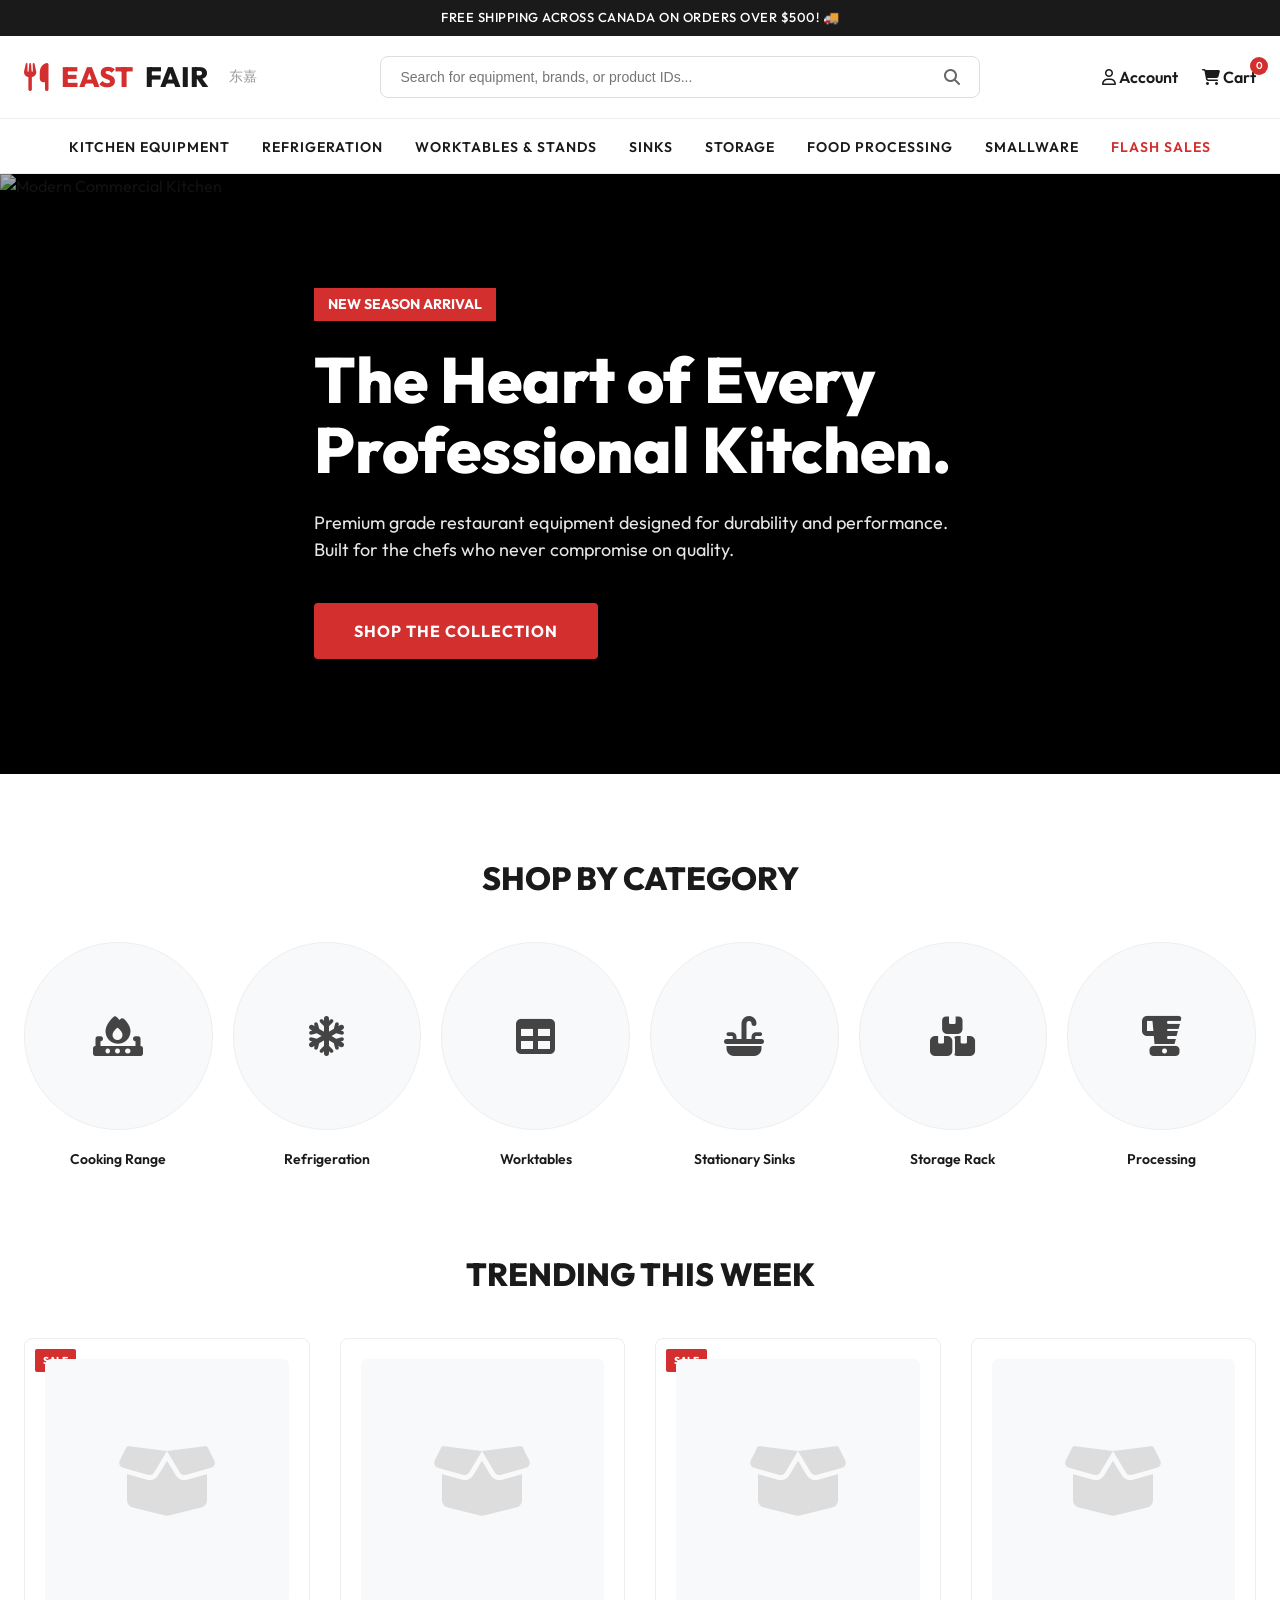
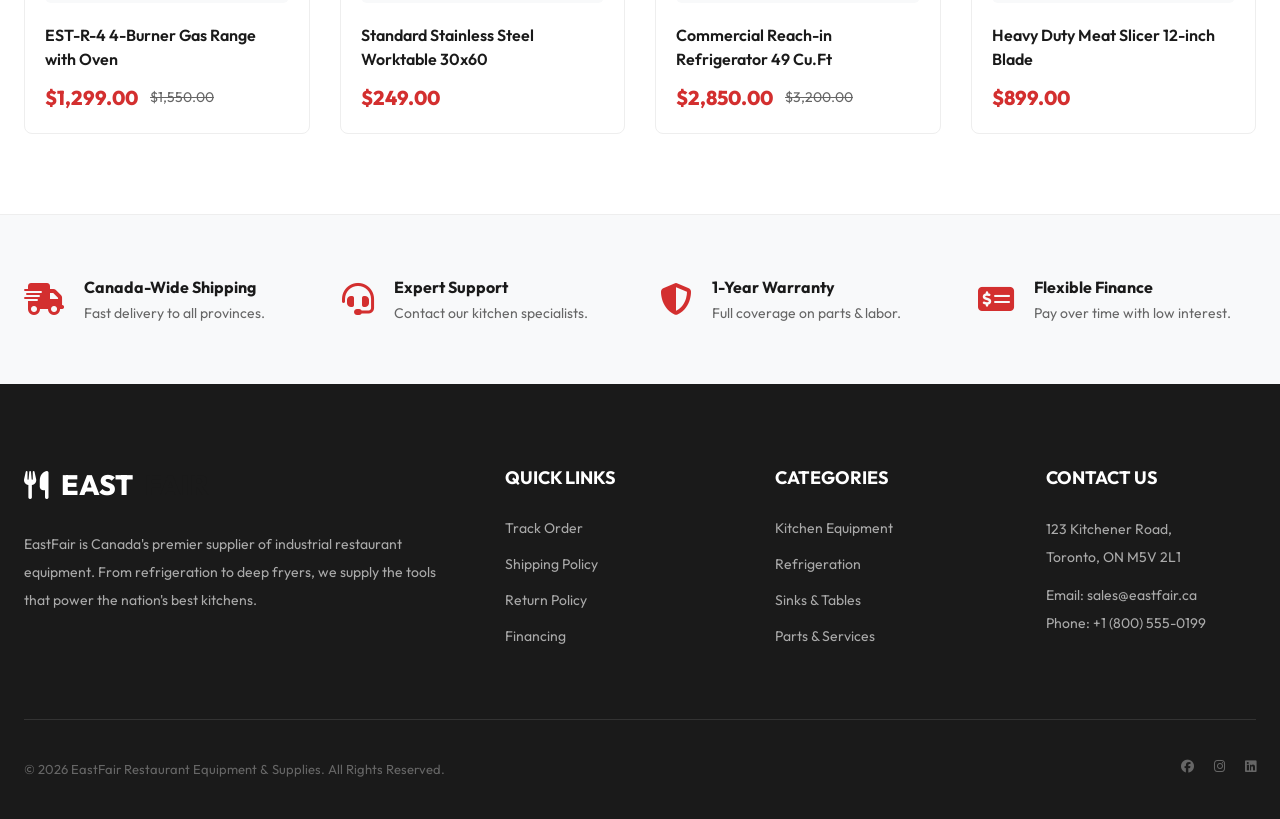
==== index.html @ 3d4975ec "Initial mockup commit" ====
<!DOCTYPE html>
<html lang="en">
<head>
    <meta charset="UTF-8">
    <meta name="viewport" content="width=device-width, initial-scale=1.0">
    <title>EastFair | Professional Restaurant Equipment & Supplies</title>
    <meta name="description" content="EastFair offers high-quality commercial kitchen equipment, refrigeration, and restaurant supplies across Canada. Shop our new redesigned collection.">
    <link rel="stylesheet" href="style.css">
    <link rel="stylesheet" href="https://cdnjs.cloudflare.com/ajax/libs/font-awesome/6.4.0/css/all.min.css">
</head>
<body>

    <!-- Announcement Bar -->
    <div class="announcement-bar">
        FREE SHIPPING ACROSS CANADA ON ORDERS OVER $500! 🚚
    </div>

    <!-- Main Header -->
    <header class="main-header">
        <div class="container header-content">
            <div class="logo">
                <i class="fas fa-utensils"></i>
                EAST<span>FAIR</span>
                <span style="font-size: 14px; font-weight: 400; margin-left: 8px; color: #999;">东嘉</span>
            </div>

            <div class="search-bar">
                <input type="text" placeholder="Search for equipment, brands, or product IDs...">
                <i class="fas fa-search"></i>
            </div>

            <div class="header-actions">
                <a href="#"><i class="far fa-user"></i> Account</a>
                <a href="#" style="position: relative;">
                    <i class="fas fa-shopping-cart"></i> Cart
                    <span style="position: absolute; top: -8px; right: -12px; background: var(--primary-red); color: white; border-radius: 50%; width: 18px; height: 18px; font-size: 10px; display: flex; align-items: center; justify-content: center;">0</span>
                </a>
            </div>
        </div>
    </header>

    <!-- Navigation -->
    <nav class="nav-bar">
        <div class="container">
            <ul class="nav-links">
                <li><a href="#" class="nav-link">Kitchen Equipment</a></li>
                <li><a href="#" class="nav-link">Refrigeration</a></li>
                <li><a href="#" class="nav-link">Worktables & Stands</a></li>
                <li><a href="#" class="nav-link">Sinks</a></li>
                <li><a href="#" class="nav-link">Storage</a></li>
                <li><a href="#" class="nav-link">Food Processing</a></li>
                <li><a href="#" class="nav-link">Smallware</a></li>
                <li><a href="#" class="nav-link" style="color: var(--primary-red);">Flash Sales</a></li>
            </ul>
        </div>
    </nav>

    <!-- Hero Section -->
    <section class="hero">
        <img src="/Users/arnabtagore/.gemini/antigravity/brain/85b14ec2-e30b-440f-afdc-073893c65cf9/modern_commercial_kitchen_hero_1774884932848.png" alt="Modern Commercial Kitchen" class="hero-img">
        <div class="container hero-content">
            <span class="hero-tag">New Season Arrival</span>
            <h1>The Heart of Every Professional Kitchen.</h1>
            <p>Premium grade restaurant equipment designed for durability and performance. Built for the chefs who never compromise on quality.</p>
            <a href="#" class="btn">Shop the Collection</a>
        </div>
    </section>

    <!-- Shop By Category -->
    <section class="shop-by-category">
        <div class="container">
            <div class="section-title">
                <h2>Shop by Category</h2>
            </div>
            <div class="category-row">
                <a href="#" class="category-item">
                    <div class="category-circle"><i class="fas fa-fire-burner" style="font-size: 40px; color: #444;"></i></div>
                    <span>Cooking Range</span>
                </a>
                <a href="#" class="category-item">
                    <div class="category-circle"><i class="fas fa-snowflake" style="font-size: 40px; color: #444;"></i></div>
                    <span>Refrigeration</span>
                </a>
                <a href="#" class="category-item">
                    <div class="category-circle"><i class="fas fa-table" style="font-size: 40px; color: #444;"></i></div>
                    <span>Worktables</span>
                </a>
                <a href="#" class="category-item">
                    <div class="category-circle"><i class="fas fa-sink" style="font-size: 40px; color: #444;"></i></div>
                    <span>Stationary Sinks</span>
                </a>
                <a href="#" class="category-item">
                    <div class="category-circle"><i class="fas fa-boxes-stacked" style="font-size: 40px; color: #444;"></i></div>
                    <span>Storage Rack</span>
                </a>
                <a href="#" class="category-item">
                    <div class="category-circle"><i class="fas fa-blender" style="font-size: 40px; color: #444;"></i></div>
                    <span>Processing</span>
                </a>
            </div>
        </div>
    </section>

    <!-- Trending Now -->
    <section class="trending">
        <div class="container">
            <div class="section-title">
                <h2>Trending This Week</h2>
            </div>
            <div class="product-grid">
                <!-- Product 1 -->
                <div class="product-card">
                    <span class="badge">Sale</span>
                    <div class="product-img">
                        <i class="fas fa-box-open" style="font-size: 80px; color: #DDD;"></i>
                    </div>
                    <div class="product-info">
                        <h3>EST-R-4 4-Burner Gas Range with Oven</h3>
                        <div class="price-row">
                            <span class="price-new">$1,299.00</span>
                            <span class="price-old">$1,550.00</span>
                        </div>
                    </div>
                    <a href="#" class="quick-view">Quick Add to Cart</a>
                </div>

                <!-- Product 2 -->
                <div class="product-card">
                    <div class="product-img">
                        <i class="fas fa-box-open" style="font-size: 80px; color: #DDD;"></i>
                    </div>
                    <div class="product-info">
                        <h3>Standard Stainless Steel Worktable 30x60</h3>
                        <div class="price-row">
                            <span class="price-new">$249.00</span>
                        </div>
                    </div>
                    <a href="#" class="quick-view">Quick Add to Cart</a>
                </div>

                <!-- Product 3 -->
                <div class="product-card">
                    <span class="badge">Sale</span>
                    <div class="product-img">
                        <i class="fas fa-box-open" style="font-size: 80px; color: #DDD;"></i>
                    </div>
                    <div class="product-info">
                        <h3>Commercial Reach-in Refrigerator 49 Cu.Ft</h3>
                        <div class="price-row">
                            <span class="price-new">$2,850.00</span>
                            <span class="price-old">$3,200.00</span>
                        </div>
                    </div>
                    <a href="#" class="quick-view">Quick Add to Cart</a>
                </div>

                <!-- Product 4 -->
                <div class="product-card">
                    <div class="product-img">
                        <i class="fas fa-box-open" style="font-size: 80px; color: #DDD;"></i>
                    </div>
                    <div class="product-info">
                        <h3>Heavy Duty Meat Slicer 12-inch Blade</h3>
                        <div class="price-row">
                            <span class="price-new">$899.00</span>
                        </div>
                    </div>
                    <a href="#" class="quick-view">Quick Add to Cart</a>
                </div>
            </div>
        </div>
    </section>

    <!-- Value Propositions -->
    <section class="value-props">
        <div class="container props-grid">
            <div class="prop-item">
                <div class="prop-icon"><i class="fas fa-truck-fast"></i></div>
                <div class="prop-text">
                    <h4>Canada-Wide Shipping</h4>
                    <p>Fast delivery to all provinces.</p>
                </div>
            </div>
            <div class="prop-item">
                <div class="prop-icon"><i class="fas fa-headset"></i></div>
                <div class="prop-text">
                    <h4>Expert Support</h4>
                    <p>Contact our kitchen specialists.</p>
                </div>
            </div>
            <div class="prop-item">
                <div class="prop-icon"><i class="fas fa-shield-halved"></i></div>
                <div class="prop-text">
                    <h4>1-Year Warranty</h4>
                    <p>Full coverage on parts & labor.</p>
                </div>
            </div>
            <div class="prop-item">
                <div class="prop-icon"><i class="fas fa-money-check-dollar"></i></div>
                <div class="prop-text">
                    <h4>Flexible Finance</h4>
                    <p>Pay over time with low interest.</p>
                </div>
            </div>
        </div>
    </section>

    <!-- Footer -->
    <footer>
        <div class="container">
            <div class="footer-grid">
                <div class="footer-col">
                    <div class="logo" style="color: white; margin-bottom: 24px;">
                        <i class="fas fa-utensils"></i>
                        EAST<span>FAIR</span>
                    </div>
                    <p>EastFair is Canada's premier supplier of industrial restaurant equipment. From refrigeration to deep fryers, we supply the tools that power the nation's best kitchens.</p>
                </div>
                <div class="footer-col">
                    <h4>Quick Links</h4>
                    <ul class="footer-links">
                        <li><a href="#">Track Order</a></li>
                        <li><a href="#">Shipping Policy</a></li>
                        <li><a href="#">Return Policy</a></li>
                        <li><a href="#">Financing</a></li>
                    </ul>
                </div>
                <div class="footer-col">
                    <h4>Categories</h4>
                    <ul class="footer-links">
                        <li><a href="#">Kitchen Equipment</a></li>
                        <li><a href="#">Refrigeration</a></li>
                        <li><a href="#">Sinks & Tables</a></li>
                        <li><a href="#">Parts & Services</a></li>
                    </ul>
                </div>
                <div class="footer-col">
                    <h4>Contact Us</h4>
                    <p>123 Kitchener Road,<br>Toronto, ON M5V 2L1</p>
                    <p style="margin-top: 10px;">Email: sales@eastfair.ca</p>
                    <p>Phone: +1 (800) 555-0199</p>
                </div>
            </div>
            <div class="footer-bottom">
                <p>&copy; 2026 EastFair Restaurant Equipment & Supplies. All Rights Reserved.</p>
                <div class="social-icons" style="display: flex; gap: 20px;">
                    <i class="fab fa-facebook"></i>
                    <i class="fab fa-instagram"></i>
                    <i class="fab fa-linkedin"></i>
                </div>
            </div>
        </div>
    </footer>

    <script src="main.js"></script>
</body>
</html>
---- style.css ----
@import url('https://fonts.googleapis.com/css2?family=Outfit:wght@300;400;500;600;700;800&display=swap');

:root {
    --primary-red: #D32F2F;
    --primary-red-hover: #B71C1C;
    --text-black: #1A1A1A;
    --text-grey: #666666;
    --bg-light: #F8F9FA;
    --bg-white: #FFFFFF;
    --border-light: #EEEEEE;
    --border-medium: #DDDDDD;
    --shadow-soft: 0 4px 12px rgba(0, 0, 0, 0.05);
    --shadow-strong: 0 8px 24px rgba(0, 0, 0, 0.1);
    --transition-base: all 0.3s cubic-bezier(0.4, 0, 0.2, 1);
    --container-width: 1280px;
}

* {
    margin: 0;
    padding: 0;
    box-sizing: border-box;
}

body {
    font-family: 'Outfit', sans-serif;
    color: var(--text-black);
    background-color: var(--bg-white);
    line-height: 1.5;
    -webkit-font-smoothing: antialiased;
}

a {
    text-decoration: none;
    color: inherit;
    transition: var(--transition-base);
}

ul {
    list-style: none;
}

img {
    max-width: 100%;
    display: block;
}

.container {
    max-width: var(--container-width);
    margin: 0 auto;
    padding: 0 24px;
}

/* Header & Navigation */
.announcement-bar {
    background-color: var(--text-black);
    color: var(--bg-white);
    text-align: center;
    padding: 8px 0;
    font-size: 13px;
    font-weight: 500;
    letter-spacing: 0.5px;
}

.main-header {
    border-bottom: 1px solid var(--border-light);
    padding: 20px 0;
    background: var(--bg-white);
    position: sticky;
    top: 0;
    z-index: 1000;
}

.header-content {
    display: flex;
    align-items: center;
    justify-content: space-between;
    gap: 40px;
}

.logo {
    font-size: 28px;
    font-weight: 800;
    color: var(--primary-red);
    display: flex;
    align-items: center;
    gap: 12px;
}

.logo span {
    color: var(--text-black);
}

.search-bar {
    flex: 1;
    max-width: 600px;
    position: relative;
}

.search-bar input {
    width: 100%;
    padding: 12px 20px;
    padding-right: 50px;
    border: 1.5px solid var(--border-medium);
    border-radius: 8px;
    font-size: 14px;
    outline: none;
    transition: var(--transition-base);
}

.search-bar input:focus {
    border-color: var(--primary-red);
    box-shadow: 0 0 0 4px rgba(211, 47, 47, 0.1);
}

.search-bar i {
    position: absolute;
    right: 20px;
    top: 50%;
    transform: translateY(-50%);
    color: var(--text-grey);
}

.header-actions {
    display: flex;
    align-items: center;
    gap: 24px;
    font-weight: 600;
}

.nav-bar {
    border-bottom: 1px solid var(--border-light);
    background: var(--bg-white);
}

.nav-links {
    display: flex;
    justify-content: center;
    gap: 32px;
    padding: 15px 0;
}

.nav-link {
    font-size: 14px;
    font-weight: 600;
    text-transform: uppercase;
    letter-spacing: 1px;
    position: relative;
}

.nav-link::after {
    content: '';
    position: absolute;
    bottom: -5px;
    left: 0;
    width: 0;
    height: 2px;
    background: var(--primary-red);
    transition: var(--transition-base);
}

.nav-link:hover::after {
    width: 100%;
}

/* Hero Section */
.hero {
    position: relative;
    height: 600px;
    background: #000;
    overflow: hidden;
    display: flex;
    align-items: center;
}

.hero-img {
    position: absolute;
    top: 0;
    left: 0;
    width: 100%;
    height: 100%;
    object-fit: cover;
    opacity: 0.7;
}

.hero-content {
    position: relative;
    z-index: 10;
    max-width: 700px;
    color: var(--bg-white);
}

.hero-tag {
    background: var(--primary-red);
    padding: 6px 14px;
    font-size: 14px;
    font-weight: 700;
    display: inline-block;
    margin-bottom: 24px;
    text-transform: uppercase;
}

.hero h1 {
    font-size: 64px;
    font-weight: 800;
    line-height: 1.1;
    margin-bottom: 24px;
}

.hero p {
    font-size: 18px;
    margin-bottom: 40px;
    opacity: 0.9;
}

.btn {
    display: inline-block;
    padding: 16px 40px;
    background: var(--primary-red);
    color: var(--bg-white);
    font-weight: 700;
    border-radius: 4px;
    text-transform: uppercase;
    letter-spacing: 1px;
}

.btn:hover {
    background: var(--primary-red-hover);
    transform: translateY(-2px);
    box-shadow: var(--shadow-strong);
}

/* Category Grid */
.section-title {
    text-align: center;
    margin: 80px 0 40px;
}

.section-title h2 {
    font-size: 32px;
    font-weight: 800;
    text-transform: uppercase;
}

.category-row {
    display: grid;
    grid-template-columns: repeat(6, 1fr);
    gap: 20px;
    margin-bottom: 80px;
}

.category-item {
    text-align: center;
}

.category-circle {
    width: 100%;
    aspect-ratio: 1;
    background: var(--bg-light);
    border-radius: 50%;
    margin-bottom: 16px;
    display: flex;
    align-items: center;
    justify-content: center;
    overflow: hidden;
    transition: var(--transition-base);
    border: 1px solid var(--border-light);
}

.category-item:hover .category-circle {
    border-color: var(--primary-red);
    box-shadow: var(--shadow-soft);
    transform: scale(1.05);
}

.category-item span {
    font-weight: 600;
    font-size: 14px;
}

/* Product Grid */
.product-grid {
    display: grid;
    grid-template-columns: repeat(4, 1fr);
    gap: 30px;
    margin-bottom: 80px;
}

.product-card {
    background: var(--bg-white);
    border: 1.5px solid var(--border-light);
    border-radius: 8px;
    padding: 20px;
    transition: var(--transition-base);
    position: relative;
}

.product-card:hover {
    border-color: var(--primary-red);
    box-shadow: var(--shadow-soft);
}

.product-img {
    background: var(--bg-light);
    border-radius: 6px;
    padding: 20px;
    margin-bottom: 20px;
    aspect-ratio: 1;
    display: flex;
    align-items: center;
    justify-content: center;
    position: relative;
}

.badge {
    position: absolute;
    top: 10px;
    left: 10px;
    background: var(--primary-red);
    color: var(--bg-white);
    font-size: 10px;
    font-weight: 800;
    padding: 4px 8px;
    border-radius: 2px;
    text-transform: uppercase;
}

.product-info h3 {
    font-size: 16px;
    font-weight: 600;
    margin-bottom: 12px;
    height: 48px;
    overflow: hidden;
}

.price-row {
    display: flex;
    align-items: center;
    gap: 12px;
}

.price-new {
    font-size: 20px;
    font-weight: 800;
    color: var(--primary-red);
}

.price-old {
    font-size: 14px;
    text-decoration: line-through;
    color: var(--text-grey);
}

.quick-view {
    position: absolute;
    bottom: 20px;
    left: 20px;
    right: 20px;
    background: var(--text-black);
    color: var(--bg-white);
    text-align: center;
    padding: 10px;
    font-size: 12px;
    font-weight: 700;
    text-transform: uppercase;
    opacity: 0;
    transform: translateY(10px);
    transition: var(--transition-base);
}

.product-card:hover .quick-view {
    opacity: 1;
    transform: translateY(0);
}

/* Value Props */
.value-props {
    background: var(--bg-light);
    padding: 60px 0;
    border-top: 1px solid var(--border-light);
}

.props-grid {
    display: grid;
    grid-template-columns: repeat(4, 1fr);
    gap: 40px;
}

.prop-item {
    display: flex;
    align-items: center;
    gap: 20px;
}

.prop-icon {
    font-size: 32px;
    color: var(--primary-red);
}

.prop-text h4 {
    font-size: 16px;
    font-weight: 700;
    margin-bottom: 4px;
}

.prop-text p {
    font-size: 14px;
    color: var(--text-grey);
}

/* Footer */
footer {
    background: var(--text-black);
    color: var(--bg-white);
    padding: 80px 0 40px;
}

.footer-grid {
    display: grid;
    grid-template-columns: 2fr 1fr 1fr 1fr;
    gap: 60px;
    margin-bottom: 60px;
}

.footer-col h4 {
    font-size: 18px;
    font-weight: 700;
    margin-bottom: 24px;
    text-transform: uppercase;
}

.footer-col p {
    color: #AAA;
    font-size: 14px;
    line-height: 2;
}

.footer-links li {
    margin-bottom: 12px;
}

.footer-links a {
    color: #AAA;
    font-size: 14px;
}

.footer-links a:hover {
    color: var(--primary-red);
    padding-left: 5px;
}

.footer-bottom {
    padding-top: 40px;
    border-top: 1px solid #333;
    display: flex;
    justify-content: space-between;
    font-size: 13px;
    color: #666;
}

/* Responsive */
@media (max-width: 1024px) {
    .category-row { grid-template-columns: repeat(3, 1fr); }
    .product-grid { grid-template-columns: repeat(2, 1fr); }
    .props-grid { grid-template-columns: repeat(2, 1fr); }
    .hero h1 { font-size: 48px; }
}

@media (max-width: 768px) {
    .header-content { flex-direction: column; gap: 20px; }
    .search-bar { width: 100%; order: 3; }
    .footer-grid { grid-template-columns: 1fr; gap: 40px; }
    .nav-links { overflow-x: auto; justify-content: flex-start; padding-left: 20px; }
    .hero { height: 500px; }
}
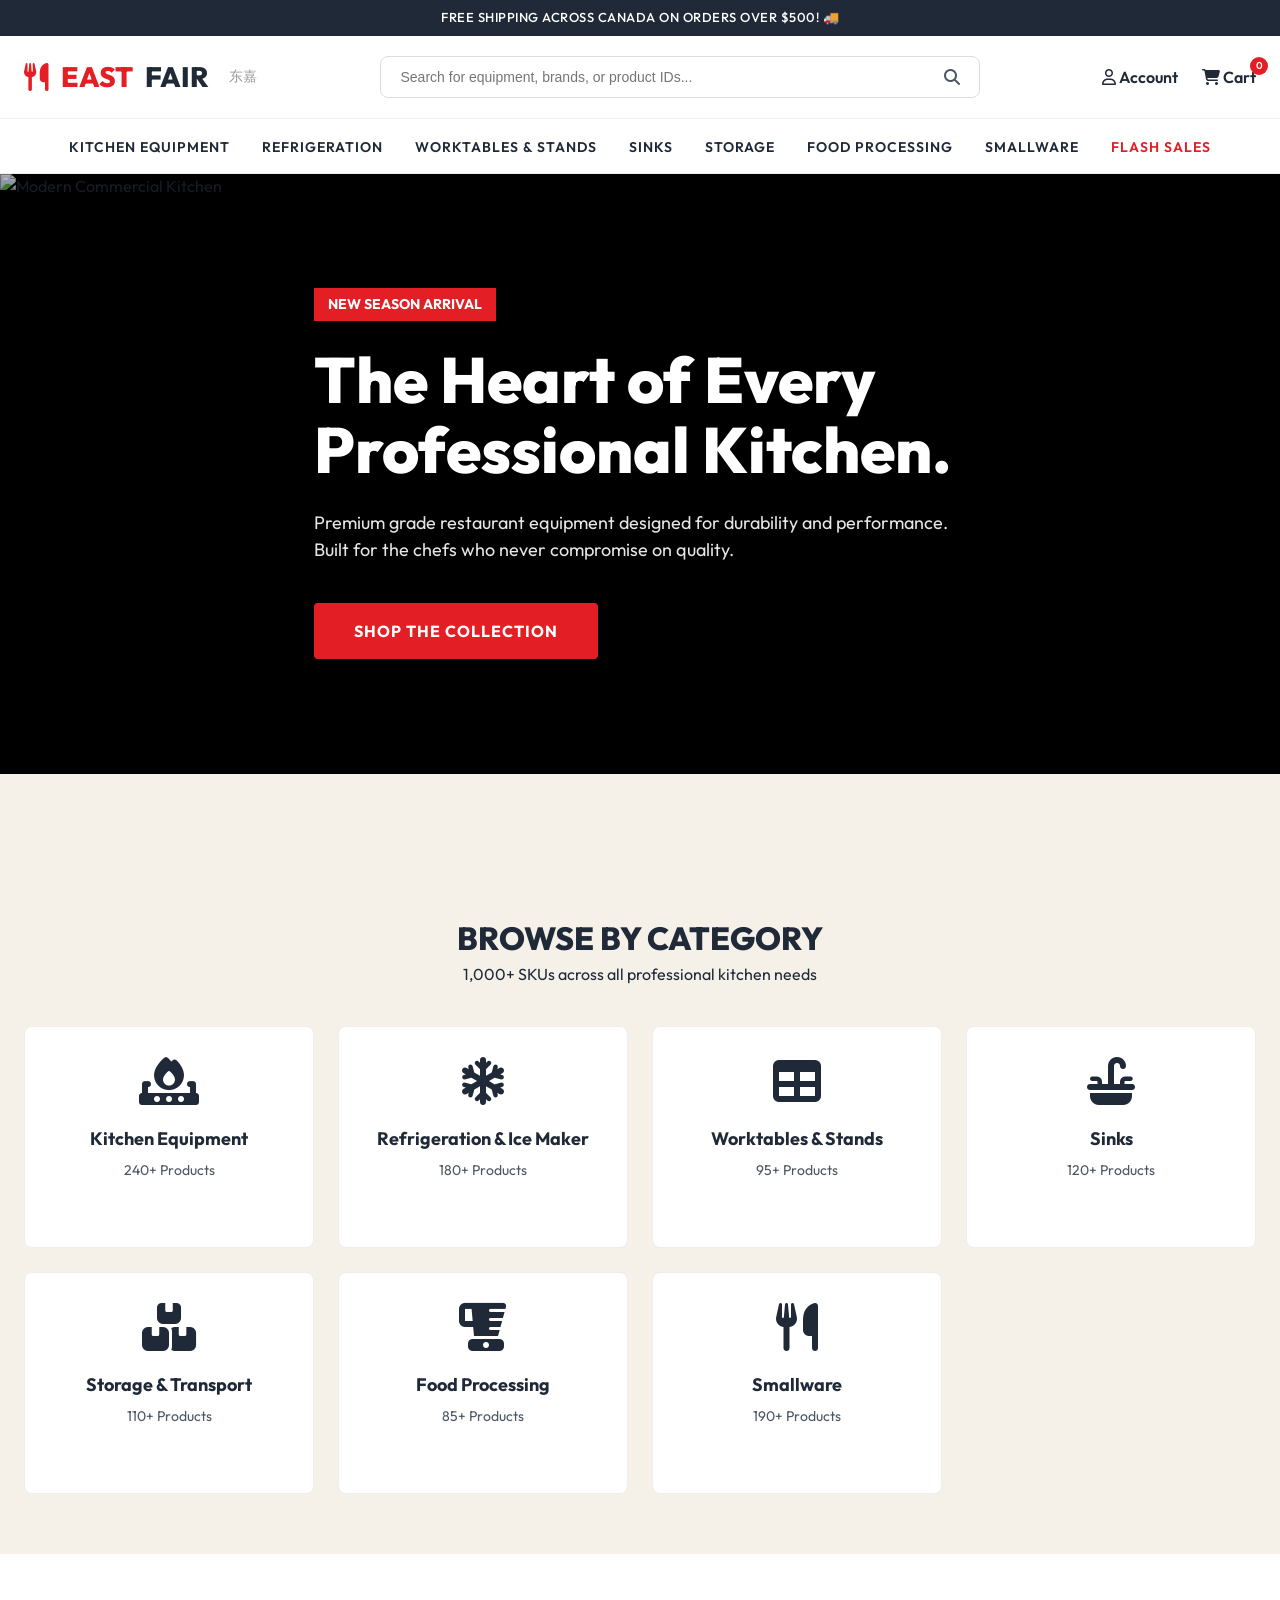
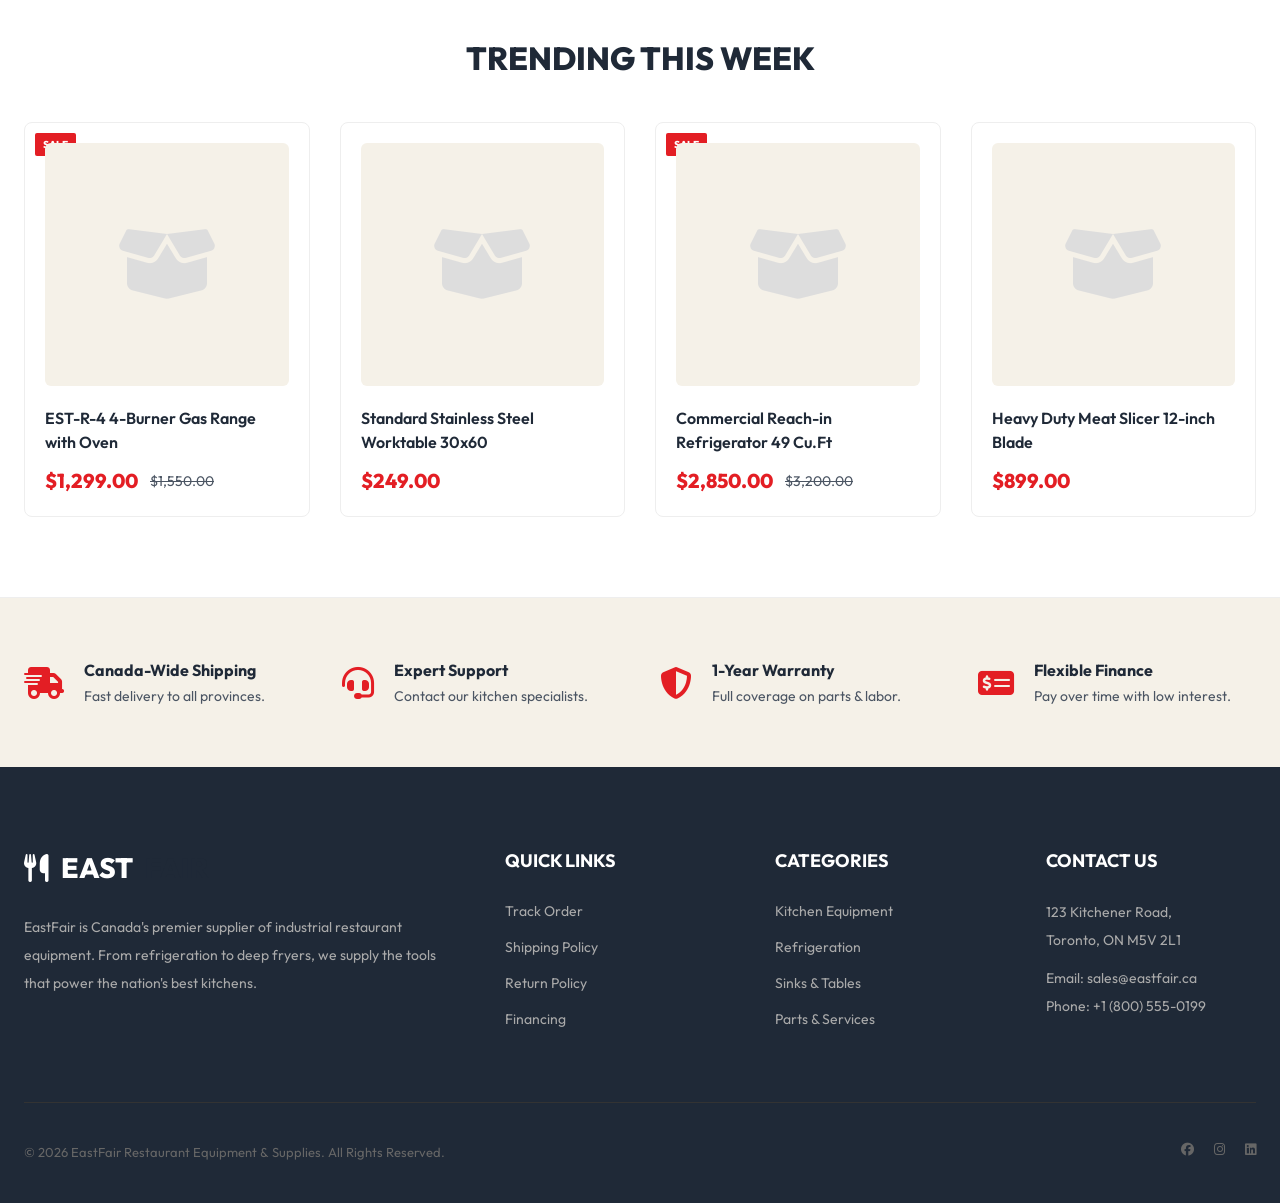
==== commit aa78250f: "Redesign mockup with 8 critical improvements and fix comparison engine" ====
--- a/index.html
+++ b/index.html
@@ -25,8 +25,30 @@
             </div>
 
             <div class="search-bar">
-                <input type="text" placeholder="Search for equipment, brands, or product IDs...">
+                <input type="text" id="main-search" placeholder="Search for equipment, brands, or product IDs...">
                 <i class="fas fa-search"></i>
+                <!-- Enhanced Search Dropdown (Change 5) -->
+                <div class="search-autocomplete" id="search-results">
+                    <div class="autocomplete-section">
+                        <h4>Product Suggestions</h4>
+                        <div class="autocomplete-item">
+                            <img src="https://via.placeholder.com/40" alt="Product">
+                            <div class="autocomplete-info">
+                                <div class="autocomplete-name">EST-R-4 <span>4-Burner</span> Gas Range</div>
+                                <div class="autocomplete-meta">$1,299.00 • 4.8★</div>
+                            </div>
+                        </div>
+                    </div>
+                    <div class="autocomplete-section">
+                        <h4>Popular Brands</h4>
+                        <div class="autocomplete-item">
+                            <i class="fas fa-tag"></i>
+                            <div class="autocomplete-info">
+                                <div class="autocomplete-name">OMCAN</div>
+                            </div>
+                        </div>
+                    </div>
+                </div>
             </div>
 
             <div class="header-actions">
@@ -55,51 +77,72 @@
         </div>
     </nav>
 
-    <!-- Hero Section -->
+    <!-- Hero Section (Change 8) -->
     <section class="hero">
-        <img src="/Users/arnabtagore/.gemini/antigravity/brain/85b14ec2-e30b-440f-afdc-073893c65cf9/modern_commercial_kitchen_hero_1774884932848.png" alt="Modern Commercial Kitchen" class="hero-img">
+        <img src="https://images.unsplash.com/photo-1556910103-1c02745aae4d?ixlib=rb-4.0.3&auto=format&fit=crop&w=1920&q=80" alt="Modern Commercial Kitchen" class="hero-img">
         <div class="container hero-content">
             <span class="hero-tag">New Season Arrival</span>
             <h1>The Heart of Every Professional Kitchen.</h1>
             <p>Premium grade restaurant equipment designed for durability and performance. Built for the chefs who never compromise on quality.</p>
-            <a href="#" class="btn">Shop the Collection</a>
+            <a href="category.html" class="btn">Shop the Collection</a>
         </div>
     </section>
 
-    <!-- Shop By Category -->
-    <section class="shop-by-category">
+    <!-- Featured Categories Section (Change 1) -->
+    <section class="featured-categories">
         <div class="container">
             <div class="section-title">
-                <h2>Shop by Category</h2>
-            </div>
-            <div class="category-row">
-                <a href="#" class="category-item">
-                    <div class="category-circle"><i class="fas fa-fire-burner" style="font-size: 40px; color: #444;"></i></div>
-                    <span>Cooking Range</span>
-                </a>
-                <a href="#" class="category-item">
-                    <div class="category-circle"><i class="fas fa-snowflake" style="font-size: 40px; color: #444;"></i></div>
-                    <span>Refrigeration</span>
-                </a>
-                <a href="#" class="category-item">
-                    <div class="category-circle"><i class="fas fa-table" style="font-size: 40px; color: #444;"></i></div>
-                    <span>Worktables</span>
-                </a>
-                <a href="#" class="category-item">
-                    <div class="category-circle"><i class="fas fa-sink" style="font-size: 40px; color: #444;"></i></div>
-                    <span>Stationary Sinks</span>
-                </a>
-                <a href="#" class="category-item">
-                    <div class="category-circle"><i class="fas fa-boxes-stacked" style="font-size: 40px; color: #444;"></i></div>
-                    <span>Storage Rack</span>
-                </a>
-                <a href="#" class="category-item">
-                    <div class="category-circle"><i class="fas fa-blender" style="font-size: 40px; color: #444;"></i></div>
-                    <span>Processing</span>
+                <h2>Browse by Category</h2>
+                <p>1,000+ SKUs across all professional kitchen needs</p>
+            </div>
+            <div class="category-grid">
+                <a href="category.html" class="category-card">
+                    <i class="fas fa-fire-burner"></i>
+                    <h3>Kitchen Equipment</h3>
+                    <div class="product-count">240+ Products</div>
+                    <div class="shop-now">Shop Category →</div>
+                </a>
+                <a href="category.html" class="category-card">
+                    <i class="fas fa-snowflake"></i>
+                    <h3>Refrigeration & Ice Maker</h3>
+                    <div class="product-count">180+ Products</div>
+                    <div class="shop-now">Shop Category →</div>
+                </a>
+                <a href="category.html" class="category-card">
+                    <i class="fas fa-table"></i>
+                    <h3>Worktables & Stands</h3>
+                    <div class="product-count">95+ Products</div>
+                    <div class="shop-now">Shop Category →</div>
+                </a>
+                <a href="category.html" class="category-card">
+                    <i class="fas fa-sink"></i>
+                    <h3>Sinks</h3>
+                    <div class="product-count">120+ Products</div>
+                    <div class="shop-now">Shop Category →</div>
+                </a>
+                <a href="category.html" class="category-card">
+                    <i class="fas fa-boxes-stacked"></i>
+                    <h3>Storage & Transport</h3>
+                    <div class="product-count">110+ Products</div>
+                    <div class="shop-now">Shop Category →</div>
+                </a>
+                <a href="category.html" class="category-card">
+                    <i class="fas fa-blender"></i>
+                    <h3>Food Processing</h3>
+                    <div class="product-count">85+ Products</div>
+                    <div class="shop-now">Shop Category →</div>
+                </a>
+                <a href="category.html" class="category-card">
+                    <i class="fas fa-utensils"></i>
+                    <h3>Smallware</h3>
+                    <div class="product-count">190+ Products</div>
+                    <div class="shop-now">Shop Category →</div>
                 </a>
             </div>
         </div>
     </section>
+
+
 
     <!-- Trending Now -->
     <section class="trending">
--- a/style.css
+++ b/style.css
@@ -1,14 +1,16 @@
 @import url('https://fonts.googleapis.com/css2?family=Outfit:wght@300;400;500;600;700;800&display=swap');
 
 :root {
-    --primary-red: #D32F2F;
-    --primary-red-hover: #B71C1C;
-    --text-black: #1A1A1A;
-    --text-grey: #666666;
-    --bg-light: #F8F9FA;
-    --bg-white: #FFFFFF;
+    --primary-red: #E31E24;
+    --primary-red-hover: #C71A1F;
+    --gold: #D4AF37;
+    --cream-bg: #F5F1E8;
+    --dark-gray: #1F2937;
+    --text-gray: #4B5563;
+    --light-gray: #E5E7EB;
     --border-light: #EEEEEE;
     --border-medium: #DDDDDD;
+    --bg-white: #FFFFFF;
     --shadow-soft: 0 4px 12px rgba(0, 0, 0, 0.05);
     --shadow-strong: 0 8px 24px rgba(0, 0, 0, 0.1);
     --transition-base: all 0.3s cubic-bezier(0.4, 0, 0.2, 1);
@@ -23,7 +25,7 @@
 
 body {
     font-family: 'Outfit', sans-serif;
-    color: var(--text-black);
+    color: var(--dark-gray);
     background-color: var(--bg-white);
     line-height: 1.5;
     -webkit-font-smoothing: antialiased;
@@ -52,7 +54,7 @@
 
 /* Header & Navigation */
 .announcement-bar {
-    background-color: var(--text-black);
+    background-color: var(--dark-gray);
     color: var(--bg-white);
     text-align: center;
     padding: 8px 0;
@@ -87,7 +89,7 @@
 }
 
 .logo span {
-    color: var(--text-black);
+    color: var(--dark-gray);
 }
 
 .search-bar {
@@ -117,7 +119,7 @@
     right: 20px;
     top: 50%;
     transform: translateY(-50%);
-    color: var(--text-grey);
+    color: var(--text-gray);
 }
 
 .header-actions {
@@ -255,7 +257,7 @@
 .category-circle {
     width: 100%;
     aspect-ratio: 1;
-    background: var(--bg-light);
+    background: var(--cream-bg);
     border-radius: 50%;
     margin-bottom: 16px;
     display: flex;
@@ -300,7 +302,7 @@
 }
 
 .product-img {
-    background: var(--bg-light);
+    background: var(--cream-bg);
     border-radius: 6px;
     padding: 20px;
     margin-bottom: 20px;
@@ -347,7 +349,7 @@
 .price-old {
     font-size: 14px;
     text-decoration: line-through;
-    color: var(--text-grey);
+    color: var(--text-gray);
 }
 
 .quick-view {
@@ -355,7 +357,7 @@
     bottom: 20px;
     left: 20px;
     right: 20px;
-    background: var(--text-black);
+    background: var(--dark-gray);
     color: var(--bg-white);
     text-align: center;
     padding: 10px;
@@ -374,7 +376,7 @@
 
 /* Value Props */
 .value-props {
-    background: var(--bg-light);
+    background: var(--cream-bg);
     padding: 60px 0;
     border-top: 1px solid var(--border-light);
 }
@@ -404,12 +406,12 @@
 
 .prop-text p {
     font-size: 14px;
-    color: var(--text-grey);
+    color: var(--text-gray);
 }
 
 /* Footer */
 footer {
-    background: var(--text-black);
+    background: var(--dark-gray);
     color: var(--bg-white);
     padding: 80px 0 40px;
 }
@@ -457,18 +459,428 @@
     color: #666;
 }
 
-/* Responsive */
+/* Featured Categories (Change 1) */
+.featured-categories {
+    padding: 60px 0;
+    background-color: var(--cream-bg);
+}
+
+.category-grid {
+    display: grid;
+    grid-template-columns: repeat(4, 1fr);
+    gap: 24px;
+}
+
+.category-card {
+    background: var(--bg-white);
+    padding: 30px 20px;
+    text-align: center;
+    border-radius: 8px;
+    border: 1px solid var(--border-light);
+    transition: var(--transition-base);
+    cursor: pointer;
+    text-decoration: none;
+    color: inherit;
+    display: flex;
+    flex-direction: column;
+    align-items: center;
+    justify-content: center;
+    min-height: 200px;
+}
+
+.category-card i {
+    font-size: 48px;
+    color: var(--dark-gray);
+    margin-bottom: 20px;
+    transition: var(--transition-base);
+}
+
+.category-card h3 {
+    font-size: 18px;
+    font-weight: 700;
+    margin-bottom: 8px;
+    color: var(--dark-gray);
+    transition: var(--transition-base);
+}
+
+.category-card .product-count {
+    font-size: 14px;
+    color: var(--text-gray);
+    transition: var(--transition-base);
+}
+
+.category-card .shop-now {
+    margin-top: 15px;
+    font-weight: 700;
+    font-size: 14px;
+    color: var(--bg-white);
+    opacity: 0;
+    transform: translateY(10px);
+    transition: var(--transition-base);
+}
+
+.category-card:hover {
+    background-color: var(--primary-red);
+    border-color: var(--primary-red);
+    transform: translateY(-5px);
+    box-shadow: var(--shadow-strong);
+}
+
+.category-card:hover i,
+.category-card:hover h3,
+.category-card:hover .product-count {
+    color: var(--bg-white);
+}
+
+.category-card:hover .shop-now {
+    opacity: 1;
+    transform: translateY(0);
+}
+
+/* Enhanced Search (Change 5) */
+.search-autocomplete {
+    position: absolute;
+    top: 100%;
+    left: 0;
+    right: 0;
+    background: var(--bg-white);
+    border: 1px solid var(--border-medium);
+    border-top: none;
+    border-radius: 0 0 8px 8px;
+    box-shadow: var(--shadow-strong);
+    z-index: 1100;
+    display: none;
+    max-height: 400px;
+    overflow-y: auto;
+}
+
+.search-autocomplete.active {
+    display: block;
+}
+
+.autocomplete-section {
+    padding: 15px;
+}
+
+.autocomplete-section h4 {
+    font-size: 12px;
+    text-transform: uppercase;
+    color: var(--text-gray);
+    margin-bottom: 10px;
+    border-bottom: 1px solid var(--border-light);
+    padding-bottom: 5px;
+}
+
+.autocomplete-item {
+    display: flex;
+    align-items: center;
+    gap: 15px;
+    padding: 10px;
+    cursor: pointer;
+    transition: var(--transition-base);
+    border-radius: 4px;
+}
+
+.autocomplete-item:hover {
+    background-color: var(--cream-bg);
+}
+
+.autocomplete-item img {
+    width: 40px;
+    height: 40px;
+    object-fit: contain;
+    background: var(--cream-bg);
+    border-radius: 4px;
+}
+
+.autocomplete-info {
+    flex: 1;
+}
+
+.autocomplete-name {
+    font-weight: 600;
+    font-size: 14px;
+}
+
+.autocomplete-name span {
+    color: var(--primary-red);
+}
+
+.autocomplete-meta {
+    font-size: 12px;
+    color: var(--text-gray);
+}
+
+/* Category Page (Change 3) */
+.category-page-container {
+    display: grid;
+    grid-template-columns: 280px 1fr;
+    gap: 30px;
+    padding: 40px 0;
+}
+
+.filters-sidebar {
+    background: var(--bg-white);
+}
+
+.filter-group {
+    border-bottom: 1px solid var(--border-light);
+    padding-bottom: 20px;
+    margin-bottom: 20px;
+}
+
+.filter-header {
+    display: flex;
+    justify-content: space-between;
+    align-items: center;
+    cursor: pointer;
+    margin-bottom: 15px;
+}
+
+.filter-header h4 {
+    font-size: 16px;
+    font-weight: 700;
+}
+
+.filter-content {
+    display: flex;
+    flex-direction: column;
+    gap: 10px;
+}
+
+.filter-checkbox {
+    display: flex;
+    align-items: center;
+    gap: 10px;
+    font-size: 14px;
+    cursor: pointer;
+}
+
+.filter-checkbox input {
+    cursor: pointer;
+    accent-color: var(--primary-red);
+}
+
+.filter-badge {
+    margin-left: auto;
+    font-size: 12px;
+    color: var(--text-gray);
+    background: var(--cream-bg);
+    padding: 2px 6px;
+    border-radius: 10px;
+}
+
+/* Comparison Toolbar (Change 2) */
+.comparison-toolbar {
+    position: fixed;
+    bottom: 0;
+    left: 0;
+    right: 0;
+    background: var(--dark-gray);
+    color: var(--bg-white);
+    padding: 15px 0;
+    transform: translateY(100%);
+    transition: var(--transition-base);
+    z-index: 2000;
+}
+
+.comparison-toolbar.active {
+    transform: translateY(0);
+}
+
+.toolbar-content {
+    display: flex;
+    justify-content: space-between;
+    align-items: center;
+}
+
+.comparison-count {
+    font-weight: 600;
+}
+
+.comparison-actions {
+    display: flex;
+    gap: 20px;
+    align-items: center;
+}
+
+.compare-btn {
+    background: var(--primary-red);
+    border: none;
+    color: white;
+    padding: 8px 24px;
+    border-radius: 4px;
+    font-weight: 700;
+    cursor: pointer;
+}
+
+.clear-selection {
+    color: var(--light-gray);
+    text-decoration: underline;
+    font-size: 14px;
+    cursor: pointer;
+}
+
+/* Product Detail Page (Change 4) */
+.product-detail-grid {
+    display: grid;
+    grid-template-columns: 1fr 1fr;
+    gap: 60px;
+    margin: 40px 0;
+}
+
+.product-gallery {
+    display: flex;
+    flex-direction: column;
+    gap: 20px;
+}
+
+.main-image {
+    background: var(--cream-bg);
+    border: 1px solid var(--border-light);
+    border-radius: 8px;
+    aspect-ratio: 1;
+    display: flex;
+    align-items: center;
+    justify-content: center;
+    overflow: hidden;
+}
+
+.thumbnail-list {
+    display: flex;
+    gap: 15px;
+    overflow-x: auto;
+    padding-bottom: 10px;
+}
+
+.thumbnail {
+    width: 80px;
+    height: 80px;
+    border: 2px solid var(--border-light);
+    border-radius: 4px;
+    cursor: pointer;
+    flex-shrink: 0;
+    background: var(--bg-white);
+}
+
+.thumbnail.active {
+    border-color: var(--primary-red);
+}
+
+.product-info-panel h1 {
+    font-size: 32px;
+    margin-bottom: 10px;
+}
+
+.product-meta {
+    display: flex;
+    gap: 20px;
+    margin-bottom: 20px;
+    font-size: 14px;
+    color: var(--text-gray);
+}
+
+.rating-summary {
+    display: flex;
+    align-items: center;
+    gap: 5px;
+    color: var(--gold);
+}
+
+.product-pricing {
+    margin-bottom: 30px;
+}
+
+.price-main {
+    font-size: 36px;
+    font-weight: 800;
+    color: var(--primary-red);
+}
+
+.bulk-pricing {
+    margin-top: 15px;
+    background: var(--cream-bg);
+    padding: 15px;
+    border-radius: 4px;
+}
+
+.bulk-pricing table {
+    width: 100%;
+    font-size: 14px;
+}
+
+/* Tabs */
+.detail-tabs {
+    margin-top: 60px;
+}
+
+.tab-nav {
+    display: flex;
+    border-bottom: 2px solid var(--border-light);
+    gap: 40px;
+}
+
+.tab-link {
+    padding: 15px 0;
+    font-weight: 700;
+    cursor: pointer;
+    position: relative;
+    color: var(--text-gray);
+}
+
+.tab-link.active {
+    color: var(--primary-red);
+}
+
+.tab-link.active::after {
+    content: '';
+    position: absolute;
+    bottom: -2px;
+    left: 0;
+    width: 100%;
+    height: 3px;
+    background: var(--primary-red);
+}
+
+.tab-content {
+    display: none;
+    padding: 40px 0;
+}
+
+.tab-content.active {
+    display: block;
+}
+
+.spec-table {
+    width: 100%;
+    border-collapse: collapse;
+}
+
+.spec-table tr {
+    border-bottom: 1px solid var(--border-light);
+}
+
+.spec-table td {
+    padding: 12px 15px;
+}
+
+.spec-table td:first-child {
+    font-weight: 700;
+    width: 30%;
+    background: var(--cream-bg);
+}
+
+/* Responsive Overrides (Change 6) */
 @media (max-width: 1024px) {
-    .category-row { grid-template-columns: repeat(3, 1fr); }
-    .product-grid { grid-template-columns: repeat(2, 1fr); }
-    .props-grid { grid-template-columns: repeat(2, 1fr); }
-    .hero h1 { font-size: 48px; }
+    .category-grid { grid-template-columns: repeat(2, 1fr); }
+    .category-page-container { grid-template-columns: 1fr; }
+    .filters-sidebar { display: none; } /* On mobile, we'd use a toggle */
+    .product-detail-grid { grid-template-columns: 1fr; }
 }
 
 @media (max-width: 768px) {
-    .header-content { flex-direction: column; gap: 20px; }
-    .search-bar { width: 100%; order: 3; }
-    .footer-grid { grid-template-columns: 1fr; gap: 40px; }
-    .nav-links { overflow-x: auto; justify-content: flex-start; padding-left: 20px; }
-    .hero { height: 500px; }
-}
+    .category-grid { grid-template-columns: 1fr; }
+    .hero h1 { font-size: 36px; }
+    .nav-bar { display: none; } /* Use hamburger */
+}
+
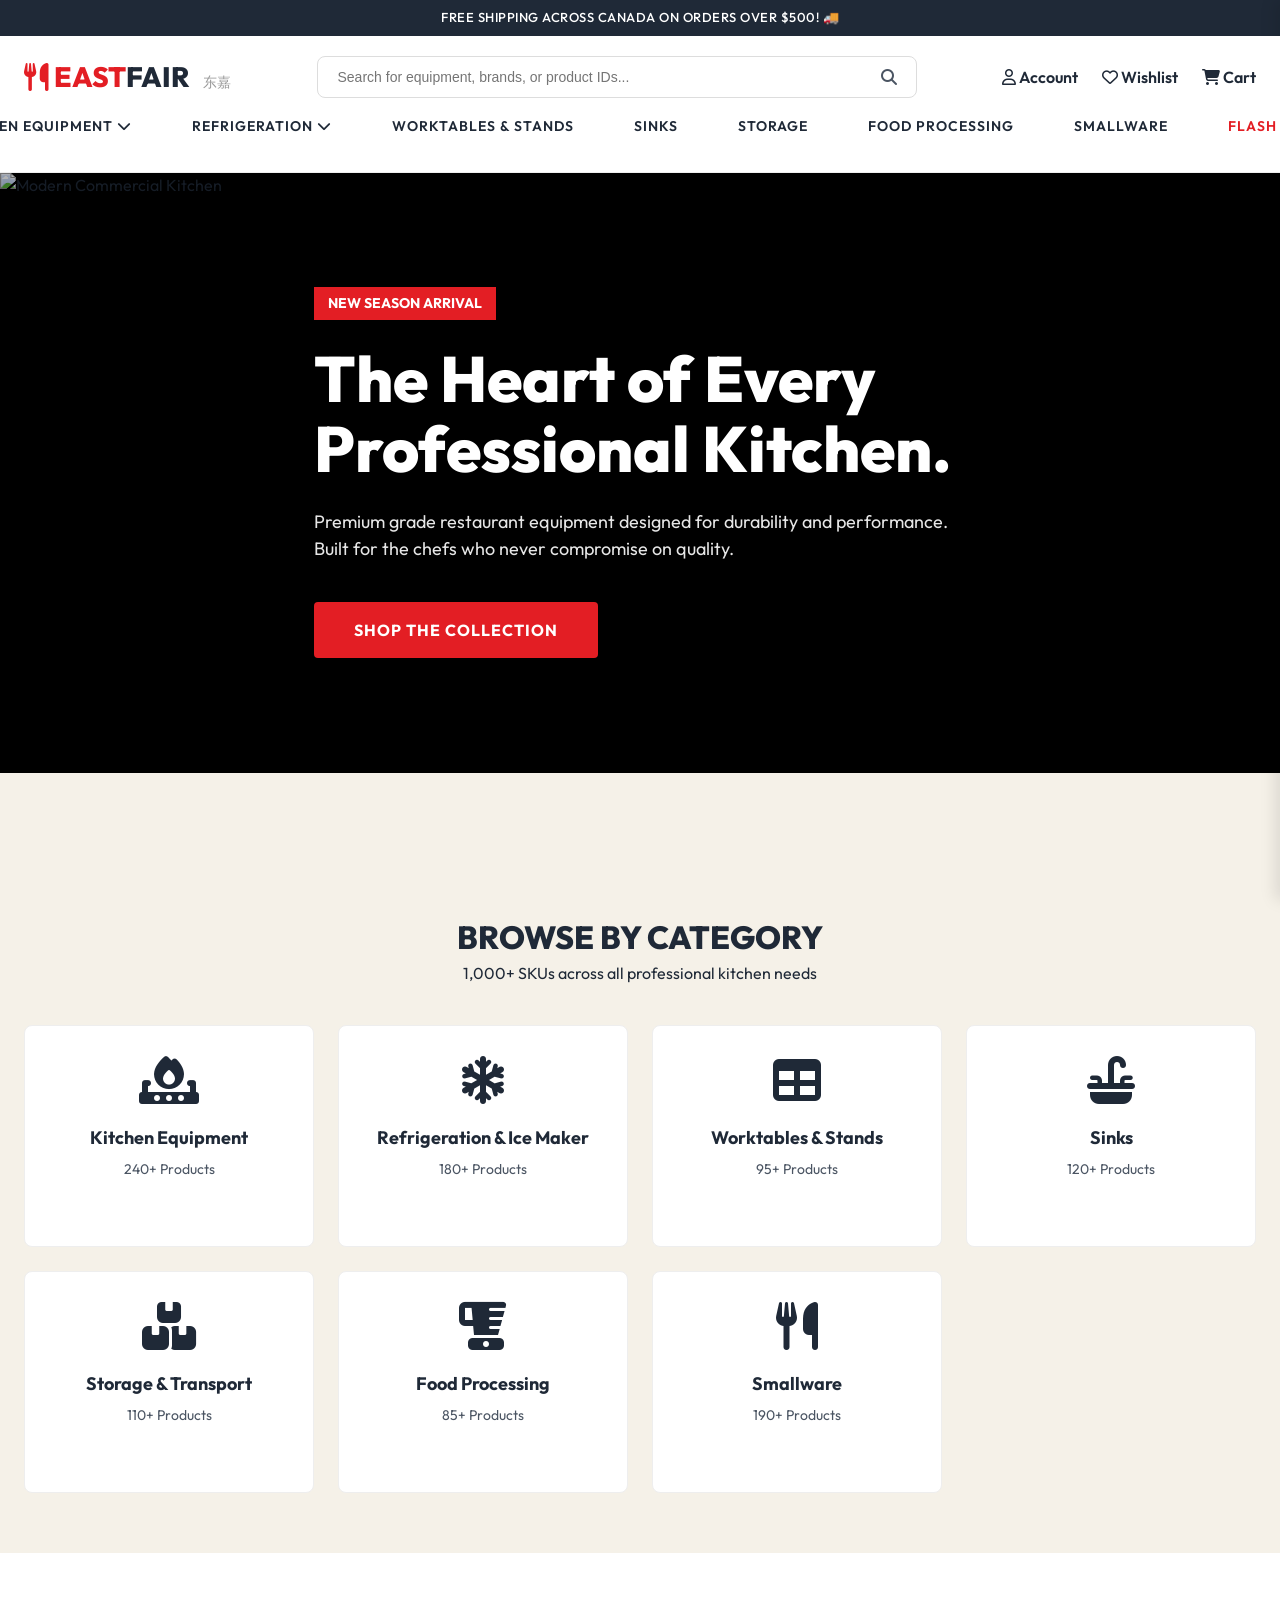
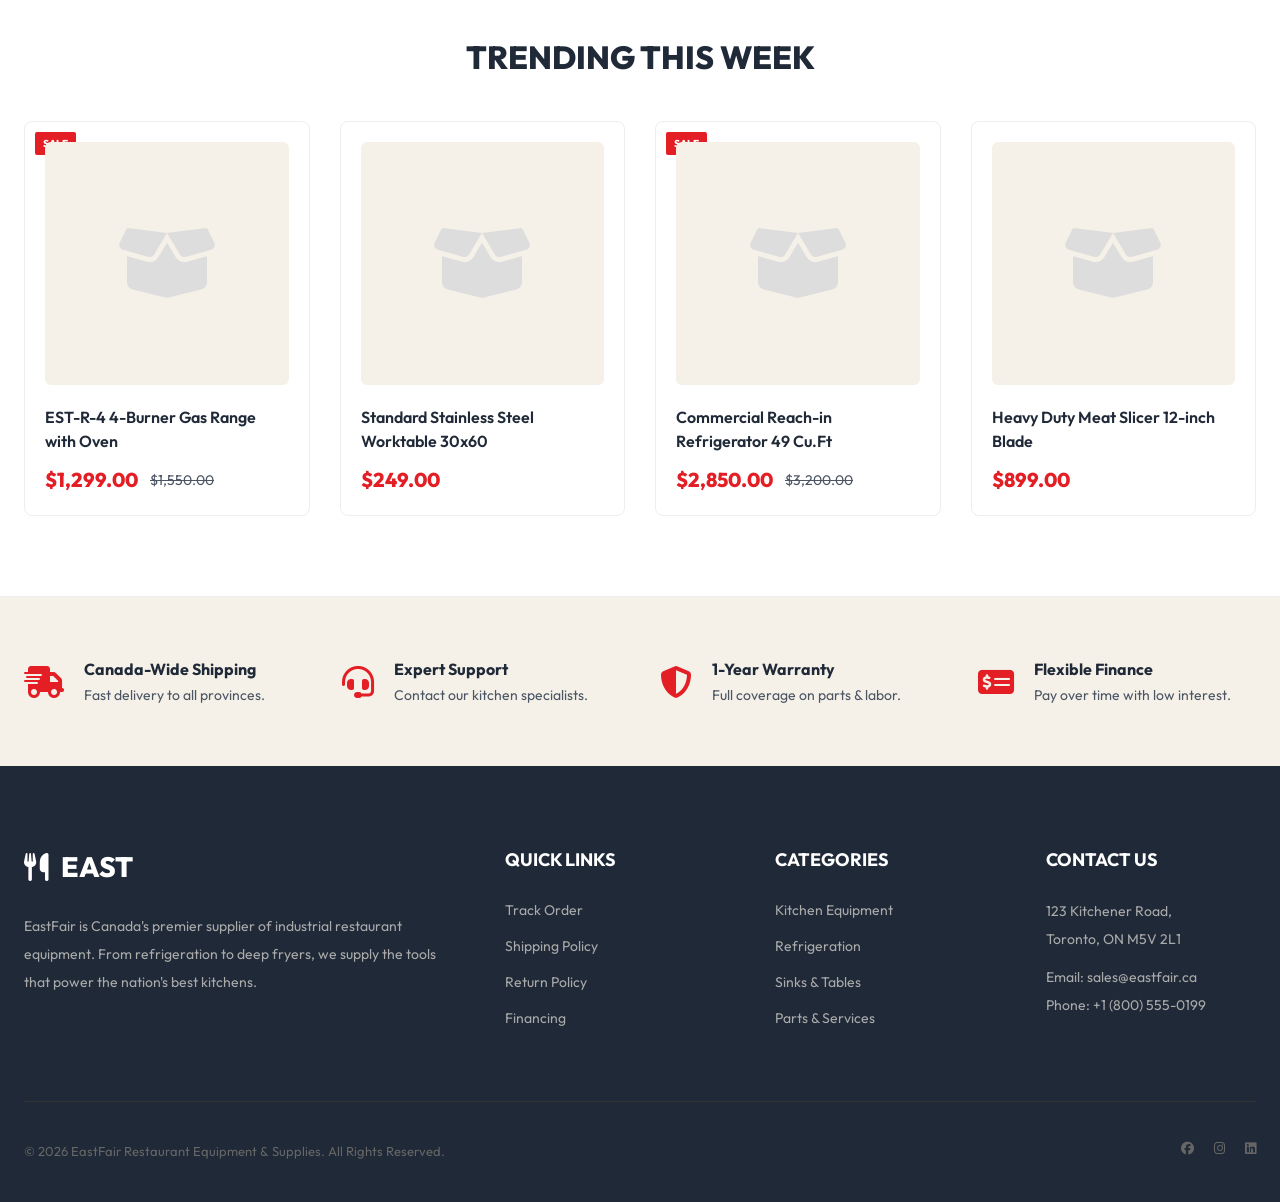
==== commit 45bfb38e: "Finalized mockup with dynamic category routing and search autocomplete fixes" ====
--- a/index.html
+++ b/index.html
@@ -18,16 +18,21 @@
     <!-- Main Header -->
     <header class="main-header">
         <div class="container header-content">
+            <button class="mobile-menu-trigger" id="mobile-menu-open" style="display: none;">
+                <i class="fas fa-bars"></i>
+            </button>
             <div class="logo">
-                <i class="fas fa-utensils"></i>
-                EAST<span>FAIR</span>
-                <span style="font-size: 14px; font-weight: 400; margin-left: 8px; color: #999;">东嘉</span>
+                <a href="index.html">
+                    <i class="fas fa-utensils"></i>
+                    EAST<span>FAIR</span>
+                    <span class="chinese-logo" style="font-size: 14px; font-weight: 400; margin-left: 8px; color: #999;">东嘉</span>
+                </a>
             </div>
 
             <div class="search-bar">
                 <input type="text" id="main-search" placeholder="Search for equipment, brands, or product IDs...">
                 <i class="fas fa-search"></i>
-                <!-- Enhanced Search Dropdown (Change 5) -->
+                <!-- Enhanced Search Dropdown -->
                 <div class="search-autocomplete" id="search-results">
                     <div class="autocomplete-section">
                         <h4>Product Suggestions</h4>
@@ -39,43 +44,112 @@
                             </div>
                         </div>
                     </div>
-                    <div class="autocomplete-section">
-                        <h4>Popular Brands</h4>
-                        <div class="autocomplete-item">
-                            <i class="fas fa-tag"></i>
-                            <div class="autocomplete-info">
-                                <div class="autocomplete-name">OMCAN</div>
-                            </div>
-                        </div>
-                    </div>
                 </div>
             </div>
 
             <div class="header-actions">
-                <a href="#"><i class="far fa-user"></i> Account</a>
-                <a href="#" style="position: relative;">
-                    <i class="fas fa-shopping-cart"></i> Cart
-                    <span style="position: absolute; top: -8px; right: -12px; background: var(--primary-red); color: white; border-radius: 50%; width: 18px; height: 18px; font-size: 10px; display: flex; align-items: center; justify-content: center;">0</span>
-                </a>
-            </div>
-        </div>
+                <a href="account.html"><i class="far fa-user"></i> <span>Account</span></a>
+                <a href="account.html#wishlist"><i class="far fa-heart"></i> <span>Wishlist</span></a>
+                <a href="javascript:void(0)" class="cart-trigger" style="position: relative;">
+                    <i class="fas fa-shopping-cart"></i> <span>Cart</span>
+                    <span class="cart-count" style="position: absolute; top: -8px; right: -12px; background: var(--primary-red); color: white; border-radius: 50%; width: 18px; height: 18px; font-size: 10px; display: flex; align-items: center; justify-content: center; display: none;">0</span>
+                </a>
+            </div>
+        </div>
+        
+        <!-- Navigation -->
+        <nav class="nav-bar">
+            <div class="container">
+                <ul class="nav-links">
+                    <li>
+                        <a href="category.html" class="nav-link">Kitchen Equipment <i class="fas fa-chevron-down"></i></a>
+                        <div class="mega-menu">
+                            <div class="mega-col">
+                                <h4>Cooking Equipment</h4>
+                                <ul>
+                                    <li><a href="category.html">Gas Ranges & Ovens</a></li>
+                                    <li><a href="category.html">Fryers & Griddles</a></li>
+                                    <li><a href="category.html">Charbroilers</a></li>
+                                    <li><a href="category.html">Convection Ovens</a></li>
+                                </ul>
+                            </div>
+                            <div class="mega-col">
+                                <h4>Food Prep</h4>
+                                <ul>
+                                    <li><a href="category.html">Meat Slicers</a></li>
+                                    <li><a href="category.html">Mixers & Blenders</a></li>
+                                    <li><a href="category.html">Dough Sheeters</a></li>
+                                    <li><a href="category.html">Food Processors</a></li>
+                                </ul>
+                            </div>
+                            <div class="mega-col">
+                                <div class="mega-promo">
+                                    <img src="https://images.unsplash.com/photo-1556910103-1c02745aae4d?ixlib=rb-4.0.3&auto=format&fit=crop&w=200&q=80" alt="Promo">
+                                    <h5>Spring Liquidation</h5>
+                                    <p style="font-size: 12px;">Up to 40% Off Select Ranges</p>
+                                    <a href="category.html" class="btn" style="padding: 10px; font-size: 10px; margin-top: 10px; width: 100%;">Shop Now</a>
+                                </div>
+                            </div>
+                        </div>
+                    </li>
+                    <li>
+                        <a href="category.html" class="nav-link">Refrigeration <i class="fas fa-chevron-down"></i></a>
+                        <div class="mega-menu">
+                            <div class="mega-col">
+                                <h4>Reach-In Units</h4>
+                                <ul>
+                                    <li><a href="category.html">Refrigerators</a></li>
+                                    <li><a href="category.html">Freezers</a></li>
+                                </ul>
+                            </div>
+                            <div class="mega-col">
+                                <h4>Specific Purpose</h4>
+                                <ul>
+                                    <li><a href="category.html">Ice Makers</a></li>
+                                    <li><a href="category.html">Pizza Prep Tables</a></li>
+                                    <li><a href="category.html">Bar Coolers</a></li>
+                                </ul>
+                            </div>
+                            <div class="mega-col">
+                                <div class="mega-promo">
+                                    <i class="fas fa-snowflake" style="font-size: 40px; color: var(--primary-red); margin-bottom: 10px;"></i>
+                                    <div style="font-weight: 700;">Energy Star Certified</div>
+                                    <p style="font-size: 12px;">Save on utilities this season.</p>
+                                </div>
+                            </div>
+                        </div>
+                    </li>
+                    <li><a href="category.html" class="nav-link">Worktables & Stands</a></li>
+                    <li><a href="category.html" class="nav-link">Sinks</a></li>
+                    <li><a href="category.html" class="nav-link">Storage</a></li>
+                    <li><a href="category.html" class="nav-link">Food Processing</a></li>
+                    <li><a href="category.html" class="nav-link">Smallware</a></li>
+                    <li><a href="category.html" class="nav-link" style="color: var(--primary-red);">Flash Sales</a></li>
+                </ul>
+            </div>
+        </nav>
     </header>
 
-    <!-- Navigation -->
-    <nav class="nav-bar">
-        <div class="container">
-            <ul class="nav-links">
-                <li><a href="#" class="nav-link">Kitchen Equipment</a></li>
-                <li><a href="#" class="nav-link">Refrigeration</a></li>
-                <li><a href="#" class="nav-link">Worktables & Stands</a></li>
-                <li><a href="#" class="nav-link">Sinks</a></li>
-                <li><a href="#" class="nav-link">Storage</a></li>
-                <li><a href="#" class="nav-link">Food Processing</a></li>
-                <li><a href="#" class="nav-link">Smallware</a></li>
-                <li><a href="#" class="nav-link" style="color: var(--primary-red);">Flash Sales</a></li>
-            </ul>
-        </div>
-    </nav>
+    <!-- Mobile Navigation Overlay -->
+    <div class="mobile-nav" id="mobile-nav">
+        <span class="mobile-nav-close" id="mobile-nav-close">&times;</span>
+        <div style="margin-bottom: 30px; text-align: center;">
+            <i class="fas fa-utensils" style="font-size: 32px; color: var(--primary-red); margin-bottom: 10px; display: block;"></i>
+            <h3 style="font-size: 20px; color: var(--dark-gray); letter-spacing: 2px;">EAST<span>FAIR</span></h3>
+        </div>
+        <ul style="padding: 0;">
+            <li><a href="index.html">Home</a></li>
+            <li><a href="category.html">Kitchen Equipment</a></li>
+            <li><a href="category.html">Refrigeration</a></li>
+            <li><a href="category.html">Cooking Equipment</a></li>
+            <li><a href="category.html">Food Prep</a></li>
+            <li><a href="category.html">Sinks & Tables</a></li>
+            <li><a href="category.html">Flash Sales</a></li>
+            <li><hr style="border: none; border-top: 1px solid var(--border-light); margin: 20px 0;"></li>
+            <li><a href="account.html"><i class="far fa-user"></i> My Account</a></li>
+            <li><a href="account.html#wishlist"><i class="far fa-heart"></i> My Wishlist</a></li>
+        </ul>
+    </div>
 
     <!-- Hero Section (Change 8) -->
     <section class="hero">
@@ -164,7 +238,7 @@
                             <span class="price-old">$1,550.00</span>
                         </div>
                     </div>
-                    <a href="#" class="quick-view">Quick Add to Cart</a>
+                    <a href="category.html" class="quick-view">Quick Add to Cart</a>
                 </div>
 
                 <!-- Product 2 -->
@@ -178,7 +252,7 @@
                             <span class="price-new">$249.00</span>
                         </div>
                     </div>
-                    <a href="#" class="quick-view">Quick Add to Cart</a>
+                    <a href="category.html" class="quick-view">Quick Add to Cart</a>
                 </div>
 
                 <!-- Product 3 -->
@@ -194,7 +268,7 @@
                             <span class="price-old">$3,200.00</span>
                         </div>
                     </div>
-                    <a href="#" class="quick-view">Quick Add to Cart</a>
+                    <a href="category.html" class="quick-view">Quick Add to Cart</a>
                 </div>
 
                 <!-- Product 4 -->
@@ -208,7 +282,7 @@
                             <span class="price-new">$899.00</span>
                         </div>
                     </div>
-                    <a href="#" class="quick-view">Quick Add to Cart</a>
+                    <a href="category.html" class="quick-view">Quick Add to Cart</a>
                 </div>
             </div>
         </div>
@@ -262,19 +336,19 @@
                 <div class="footer-col">
                     <h4>Quick Links</h4>
                     <ul class="footer-links">
-                        <li><a href="#">Track Order</a></li>
-                        <li><a href="#">Shipping Policy</a></li>
-                        <li><a href="#">Return Policy</a></li>
-                        <li><a href="#">Financing</a></li>
+                        <li><a href="account.html">Track Order</a></li>
+                        <li><a href="index.html">Shipping Policy</a></li>
+                        <li><a href="index.html">Return Policy</a></li>
+                        <li><a href="index.html">Financing</a></li>
                     </ul>
                 </div>
                 <div class="footer-col">
                     <h4>Categories</h4>
                     <ul class="footer-links">
-                        <li><a href="#">Kitchen Equipment</a></li>
-                        <li><a href="#">Refrigeration</a></li>
-                        <li><a href="#">Sinks & Tables</a></li>
-                        <li><a href="#">Parts & Services</a></li>
+                        <li><a href="category.html">Kitchen Equipment</a></li>
+                        <li><a href="category.html">Refrigeration</a></li>
+                        <li><a href="category.html">Sinks & Tables</a></li>
+                        <li><a href="category.html">Parts & Services</a></li>
                     </ul>
                 </div>
                 <div class="footer-col">
@@ -295,6 +369,26 @@
         </div>
     </footer>
 
-    <script src="main.js"></script>
+    <!-- Cart Drawer -->
+    <div class="drawer-overlay" id="drawer-overlay"></div>
+    <div class="cart-drawer" id="cart-drawer">
+        <div class="cart-drawer-header">
+            <h3>Your Cart</h3>
+            <span class="close-drawer" id="close-drawer">&times;</span>
+        </div>
+        <div class="cart-items-container" id="cart-items-container">
+            <!-- Items injected by JS -->
+        </div>
+        <div class="cart-footer" id="cart-footer">
+            <div class="cart-total-row">
+                <span>Subtotal</span>
+                <span id="cart-subtotal">$0.00</span>
+            </div>
+            <p style="font-size: 12px; color: var(--text-gray); margin-bottom: 20px;">Shipping & taxes calculated at checkout.</p>
+            <button class="btn-checkout" onclick="window.location.href='checkout.html'">Checkout Now</button>
+        </div>
+    </div>
+
+    <script src="main.js?v=2"></script>
 </body>
 </html>
--- a/style.css
+++ b/style.css
@@ -69,7 +69,7 @@
     background: var(--bg-white);
     position: sticky;
     top: 0;
-    z-index: 1000;
+    z-index: 6000; /* Increased to stay above overlay */
 }
 
 .header-content {
@@ -130,15 +130,15 @@
 }
 
 .nav-bar {
-    border-bottom: 1px solid var(--border-light);
-    background: var(--bg-white);
+    position: relative;
+    /* border-bottom removal as it's now in main-header */
 }
 
 .nav-links {
     display: flex;
     justify-content: center;
-    gap: 32px;
-    padding: 15px 0;
+    gap: 20px;
+    padding: 0; /* Handled by li padding now */
 }
 
 .nav-link {
@@ -147,6 +147,7 @@
     text-transform: uppercase;
     letter-spacing: 1px;
     position: relative;
+    white-space: nowrap;
 }
 
 .nav-link::after {
@@ -164,7 +165,103 @@
     width: 100%;
 }
 
-/* Hero Section */
+/* Mega Menu Styles */
+.nav-links li {
+    position: relative;
+    padding: 15px 15px; /* Increased padding for better hover target */
+    margin: 0 5px;
+}
+
+.mega-menu {
+    position: absolute;
+    top: 100%;
+    left: 50%;
+    transform: translateX(-50%) translateY(10px);
+    width: 900px;
+    background: var(--bg-white);
+    border: 1px solid var(--border-light);
+    box-shadow: var(--shadow-strong);
+    display: flex;
+    padding: 40px;
+    gap: 40px;
+    opacity: 0;
+    visibility: hidden;
+    transition: all 0.3s cubic-bezier(0.4, 0, 0.2, 1);
+    z-index: 10000; /* Extremely high to stay above everything */
+    pointer-events: none; /* Disable when invisible */
+}
+
+.nav-links li:hover .mega-menu {
+    opacity: 1;
+    visibility: visible;
+    transform: translateX(-50%) translateY(0);
+    pointer-events: auto;
+}
+
+/* More robust Hover bridge */
+.nav-links li::after {
+    content: '';
+    position: absolute;
+    bottom: -20px;
+    left: 0;
+    width: 100%;
+    height: 30px; /* Wider bridge */
+    display: block;
+    z-index: 1;
+}
+
+.nav-bar {
+    position: relative;
+    z-index: 1500; /* Above header-content */
+}
+
+.mega-col {
+    flex: 1;
+}
+
+.mega-col h4 {
+    font-size: 14px;
+    font-weight: 800;
+    text-transform: uppercase;
+    color: var(--primary-red);
+    margin-bottom: 20px;
+    border-bottom: 1px solid var(--border-light);
+    padding-bottom: 10px;
+}
+
+.mega-col ul li {
+    display: block;
+    margin-bottom: 10px;
+    padding: 0; /* Override */
+}
+
+.mega-col ul li a {
+    font-size: 14px;
+    color: var(--text-gray);
+    font-weight: 500;
+}
+
+.mega-col ul li a:hover {
+    color: var(--primary-red);
+    padding-left: 5px;
+}
+
+.mega-promo {
+    background: var(--cream-bg);
+    padding: 20px;
+    border-radius: 8px;
+    text-align: center;
+}
+
+.mega-promo img {
+    border-radius: 4px;
+    margin-bottom: 15px;
+}
+
+.mega-promo h5 {
+    font-weight: 700;
+    margin-bottom: 10px;
+}
 .hero {
     position: relative;
     height: 600px;
@@ -470,6 +567,8 @@
     grid-template-columns: repeat(4, 1fr);
     gap: 24px;
 }
+
+/* Consolidated styles moved to main-header block */
 
 .category-card {
     background: var(--bg-white);
@@ -884,3 +983,283 @@
     .nav-bar { display: none; } /* Use hamburger */
 }
 
+
+/* Cart Drawer Styles */
+.drawer-overlay {
+    position: fixed;
+    top: 0;
+    left: 0;
+    width: 100%;
+    height: 100%;
+    background: rgba(0, 0, 0, 0.5);
+    z-index: 5000; /* Below header and mobile-nav */
+    opacity: 0;
+    visibility: hidden;
+    pointer-events: none;
+    transition: var(--transition-base);
+}
+
+.drawer-overlay.active {
+    opacity: 1;
+    visibility: visible;
+    pointer-events: auto;
+}
+
+.cart-drawer {
+    position: fixed;
+    top: 0;
+    right: -400px;
+    width: 400px;
+    height: 100%;
+    background: var(--bg-white);
+    z-index: 2200;
+    box-shadow: -5px 0 15px rgba(0,0,0,0.1);
+    transition: var(--transition-base);
+    display: flex;
+    flex-direction: column;
+}
+
+.cart-drawer.active {
+    right: 0;
+}
+
+.cart-drawer-header {
+    padding: 24px;
+    border-bottom: 1px solid var(--border-light);
+    display: flex;
+    justify-content: space-between;
+    align-items: center;
+}
+
+.cart-drawer-header h3 {
+    font-size: 20px;
+    font-weight: 800;
+    text-transform: uppercase;
+}
+
+.close-drawer {
+    font-size: 24px;
+    cursor: pointer;
+    color: var(--text-gray);
+}
+
+.cart-items-container {
+    flex: 1;
+    overflow-y: auto;
+    padding: 0 24px;
+}
+
+.cart-footer {
+    padding: 24px;
+    border-top: 1px solid var(--border-light);
+    background: #fcfcfc;
+}
+
+.cart-total-row {
+    display: flex;
+    justify-content: space-between;
+    margin-bottom: 20px;
+}
+
+.cart-total-row span:first-child {
+    font-weight: 600;
+    color: var(--text-gray);
+}
+
+.cart-total-row span:last-child {
+    font-size: 20px;
+    font-weight: 800;
+    color: var(--primary-red);
+}
+
+.btn-checkout {
+    width: 100%;
+    padding: 16px;
+    background: var(--primary-red);
+    color: white;
+    border: none;
+    border-radius: 4px;
+    font-weight: 700;
+    text-transform: uppercase;
+    cursor: pointer;
+    transition: var(--transition-base);
+}
+
+.btn-checkout:hover {
+    background: var(--primary-red-hover);
+}
+
+.mobile-nav, .mobile-menu-trigger {
+    display: none;
+}
+
+/* --- Responsive Design --- */
+@media (max-width: 1024px) {
+    .container {
+        padding: 0 20px;
+    }
+    .nav-links {
+        gap: 20px;
+    }
+    .mega-menu {
+        width: 95vw;
+    }
+}
+
+@media (max-width: 768px) {
+    .main-header {
+        padding: 15px 0;
+    }
+    .header-content {
+        display: grid;
+        grid-template-columns: 50px 1fr 110px; /* Slightly wider side columns */
+        align-items: center;
+        gap: 10px;
+        width: 100%;
+        max-width: 100vw;
+        padding: 10px 15px;
+    }
+    .search-bar {
+        grid-row: 2;
+        grid-column: 1 / span 3;
+        margin: 5px 0;
+    }
+    .logo {
+        grid-column: 2;
+        justify-self: center;
+    }
+    .logo span {
+        display: none;
+    }
+    .header-actions {
+        grid-column: 3;
+        gap: 12px;
+        justify-self: end;
+    }
+    .header-actions a i {
+        font-size: 18px;
+    }
+    .header-actions a span {
+        display: none;
+    }
+
+    /* Mobile Menu Toggle */
+    .mobile-menu-trigger {
+        grid-column: 1;
+        display: flex !important;
+        align-items: center;
+        justify-content: center;
+        width: 44px;
+        height: 44px;
+        font-size: 24px;
+        color: var(--dark-gray);
+        background: none;
+        border: none;
+        cursor: pointer;
+        z-index: 6500;
+        margin-left: -5px; /* Slight offset for alignment */
+        pointer-events: auto;
+    }
+
+    .nav-bar {
+        display: none !important; /* Hide desktop nav */
+    }
+
+    /* Mobile Nav Overlay */
+    .mobile-nav {
+        position: fixed;
+        display: block !important; /* Force display for transition */
+        top: 0;
+        left: 0;
+        width: 85%;
+        height: 100%;
+        background: var(--bg-white);
+        z-index: 7000;
+        transform: translateX(-100%);
+        transition: transform 0.4s cubic-bezier(0.4, 0, 0.2, 1);
+        padding: 60px 30px;
+        box-shadow: var(--shadow-strong);
+        overflow-y: auto;
+        pointer-events: none; /* Crucial fix: don't block clicks when hidden */
+        visibility: hidden;
+    }
+    .mobile-nav.active {
+        transform: translateX(0);
+        pointer-events: auto;
+        visibility: visible;
+    }
+    .mobile-nav-close {
+        position: absolute;
+        top: 20px;
+        right: 20px;
+        font-size: 24px;
+        color: var(--text-gray);
+        cursor: pointer;
+    }
+    .mobile-nav ul {
+        list-style: none;
+        padding: 0;
+    }
+    .mobile-nav li {
+        margin-bottom: 25px;
+        border-bottom: 1px solid var(--border-light);
+        padding-bottom: 10px;
+    }
+    .mobile-nav a {
+        font-size: 16px;
+        font-weight: 700;
+        color: var(--dark-gray);
+        text-decoration: none;
+        text-transform: uppercase;
+        display: block;
+    }
+
+    /* Product Grid Responsive */
+    .product-grid {
+        grid-template-columns: repeat(2, 1fr) !important;
+        gap: 15px;
+    }
+    
+    /* Account Stacking */
+    .account-layout {
+        display: flex !important;
+        flex-direction: column !important;
+    }
+    .account-sidebar {
+        width: 100% !important;
+        margin-bottom: 40px;
+    }
+
+    /* Cart Mobile Fixes */
+    .cart-drawer {
+        width: 100% !important;
+        right: -100%; /* Still starts off-screen */
+    }
+    .cart-drawer.active {
+        right: 0;
+    }
+
+    .footer-content {
+        grid-template-columns: 1fr !important;
+        text-align: center;
+        gap: 30px;
+    }
+    .footer-col {
+        display: flex;
+        flex-direction: column;
+        align-items: center;
+    }
+}
+
+@media (max-width: 480px) {
+    .hero-content h1 {
+        font-size: 32px;
+    }
+    .btn {
+        padding: 12px 20px;
+    }
+    .footer-content {
+        grid-template-columns: 1fr !important;
+        text-align: center;
+    }
+}
